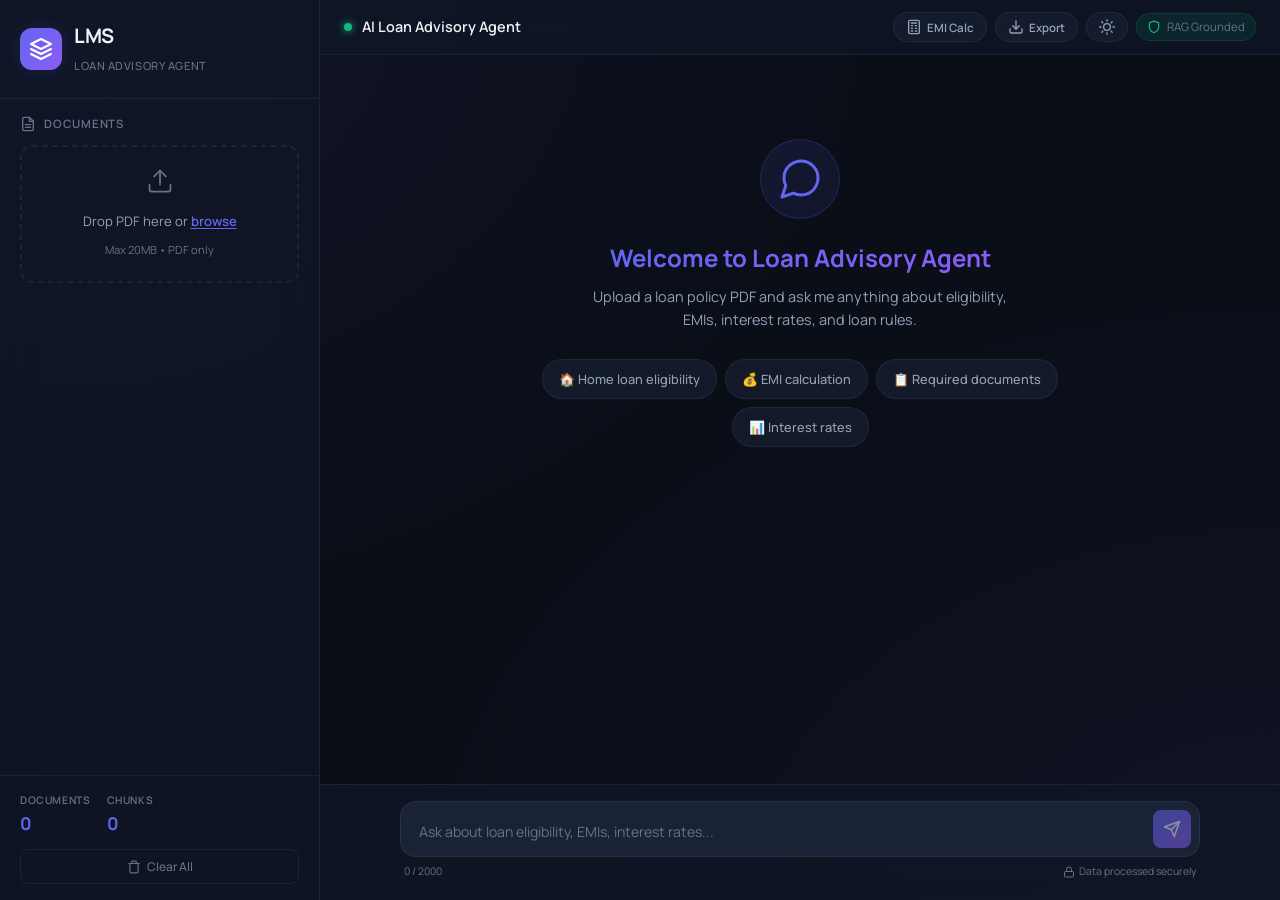
==== client/index.html @ f4d33654 "Fix RAG backend: remove fabricated financial data, template calculations, and simplify intent classi" ====
<!DOCTYPE html>
<html lang="en" data-theme="dark">
<head>
  <meta charset="UTF-8" />
  <meta name="viewport" content="width=device-width, initial-scale=1.0" />
  <meta name="theme-color" content="#000000" />
  <meta name="description" content="AI-powered Loan Advisory Chatbot — Get instant, source-backed answers to your loan questions" />
  <title>LMS — Loan Advisory Agent</title>
  <link rel="preconnect" href="https://fonts.googleapis.com" />
  <link rel="preconnect" href="https://fonts.gstatic.com" crossorigin />
  <link href="https://fonts.googleapis.com/css2?family=Manrope:wght@200;300;400;500;600;700&display=swap" rel="stylesheet" />
  <link rel="stylesheet" href="css/styles.css" />
</head>
<body>
  <div class="app" id="app">
    <aside class="sidebar" id="sidebar">
      <div class="sidebar-header">
        <div class="logo">
          <div class="logo-icon">
            <svg width="24" height="24" viewBox="0 0 24 24" fill="none" stroke="currentColor" stroke-width="2" stroke-linecap="round" stroke-linejoin="round">
              <path d="M12 2L2 7l10 5 10-5-10-5z"/><path d="M2 17l10 5 10-5"/><path d="M2 12l10 5 10-5"/>
            </svg>
          </div>
          <div class="logo-text">
            <h1>LMS</h1>
            <span>Loan Advisory Agent</span>
          </div>
        </div>
      </div>
      <div class="sidebar-section">
        <h3 class="section-title">
          <svg width="16" height="16" viewBox="0 0 24 24" fill="none" stroke="currentColor" stroke-width="2" stroke-linecap="round" stroke-linejoin="round">
            <path d="M14 2H6a2 2 0 0 0-2 2v16a2 2 0 0 0 2 2h12a2 2 0 0 0 2-2V8z"/>
            <polyline points="14 2 14 8 20 8"/><line x1="16" y1="13" x2="8" y2="13"/><line x1="16" y1="17" x2="8" y2="17"/>
          </svg>
          Documents
        </h3>
        <div class="upload-zone" id="uploadZone">
          <input type="file" id="fileInput" accept=".pdf" hidden />
          <div class="upload-content" id="uploadContent">
            <div class="upload-icon">
              <svg width="28" height="28" viewBox="0 0 24 24" fill="none" stroke="currentColor" stroke-width="1.5" stroke-linecap="round" stroke-linejoin="round">
                <path d="M21 15v4a2 2 0 0 1-2 2H5a2 2 0 0 1-2-2v-4"/>
                <polyline points="17 8 12 3 7 8"/><line x1="12" y1="3" x2="12" y2="15"/>
              </svg>
            </div>
            <p>Drop PDF here or <span class="upload-link">browse</span></p>
            <span class="upload-hint">Max 20MB &bull; PDF only</span>
          </div>
          <div class="upload-progress hidden" id="uploadProgress">
            <div class="progress-bar"><div class="progress-fill" id="progressFill"></div></div>
            <span class="progress-text" id="progressText">Processing...</span>
          </div>
        </div>
      </div>
      <div class="sidebar-section">
        <div class="document-list" id="documentList"></div>
      </div>
      <div class="sidebar-footer">
        <div class="stats" id="statsSection">
          <div class="stat-item">
            <span class="stat-label">Documents</span>
            <span class="stat-value" id="statDocuments">0</span>
          </div>
          <div class="stat-item">
            <span class="stat-label">Chunks</span>
            <span class="stat-value" id="statChunks">0</span>
          </div>
        </div>
        <button class="clear-btn" id="clearBtn" title="Clear all documents">
          <svg width="14" height="14" viewBox="0 0 24 24" fill="none" stroke="currentColor" stroke-width="2" stroke-linecap="round" stroke-linejoin="round">
            <polyline points="3 6 5 6 21 6"/>
            <path d="M19 6v14a2 2 0 0 1-2 2H7a2 2 0 0 1-2-2V6m3 0V4a2 2 0 0 1 2-2h4a2 2 0 0 1 2 2v2"/>
          </svg>
          Clear All
        </button>
      </div>
    </aside>

    <button class="sidebar-toggle" id="sidebarToggle">
      <svg width="20" height="20" viewBox="0 0 24 24" fill="none" stroke="currentColor" stroke-width="2" stroke-linecap="round" stroke-linejoin="round">
        <line x1="3" y1="12" x2="21" y2="12"/><line x1="3" y1="6" x2="21" y2="6"/><line x1="3" y1="18" x2="21" y2="18"/>
      </svg>
    </button>

    <main class="chat-area">
      <header class="chat-header">
        <div class="chat-header-info">
          <div class="status-dot"></div>
          <span>AI Loan Advisory Agent</span>
        </div>
        <div class="chat-header-actions">
          <!-- EMI Calculator Button -->
          <button class="header-action-btn" id="emiCalcBtn" title="EMI Calculator">
            <svg width="16" height="16" viewBox="0 0 24 24" fill="none" stroke="currentColor" stroke-width="2" stroke-linecap="round" stroke-linejoin="round">
              <rect x="4" y="2" width="16" height="20" rx="2"/><line x1="8" y1="6" x2="16" y2="6"/><line x1="8" y1="10" x2="10" y2="10"/><line x1="14" y1="10" x2="16" y2="10"/><line x1="8" y1="14" x2="10" y2="14"/><line x1="14" y1="14" x2="16" y2="14"/><line x1="8" y1="18" x2="10" y2="18"/><line x1="14" y1="18" x2="16" y2="18"/>
            </svg>
            <span class="btn-label">EMI Calc</span>
          </button>
          <!-- Export Chat Button -->
          <button class="header-action-btn" id="exportChatBtn" title="Export chat as PDF">
            <svg width="16" height="16" viewBox="0 0 24 24" fill="none" stroke="currentColor" stroke-width="2" stroke-linecap="round" stroke-linejoin="round">
              <path d="M21 15v4a2 2 0 0 1-2 2H5a2 2 0 0 1-2-2v-4"/><polyline points="7 10 12 15 17 10"/><line x1="12" y1="15" x2="12" y2="3"/>
            </svg>
            <span class="btn-label">Export</span>
          </button>
          <!-- Theme Toggle -->
          <button class="header-action-btn" id="themeToggleBtn" title="Toggle theme">
            <svg width="16" height="16" viewBox="0 0 24 24" fill="none" stroke="currentColor" stroke-width="2" stroke-linecap="round" stroke-linejoin="round" class="theme-icon-dark">
              <circle cx="12" cy="12" r="5"/><line x1="12" y1="1" x2="12" y2="3"/><line x1="12" y1="21" x2="12" y2="23"/><line x1="4.22" y1="4.22" x2="5.64" y2="5.64"/><line x1="18.36" y1="18.36" x2="19.78" y2="19.78"/><line x1="1" y1="12" x2="3" y2="12"/><line x1="21" y1="12" x2="23" y2="12"/><line x1="4.22" y1="19.78" x2="5.64" y2="18.36"/><line x1="18.36" y1="5.64" x2="19.78" y2="4.22"/>
            </svg>
            <svg width="16" height="16" viewBox="0 0 24 24" fill="none" stroke="currentColor" stroke-width="2" stroke-linecap="round" stroke-linejoin="round" class="theme-icon-light" style="display:none">
              <path d="M21 12.79A9 9 0 1 1 11.21 3 7 7 0 0 0 21 12.79z"/>
            </svg>
          </button>
          <div class="chat-header-badge">
            <svg width="14" height="14" viewBox="0 0 24 24" fill="none" stroke="currentColor" stroke-width="2" stroke-linecap="round" stroke-linejoin="round">
              <path d="M12 22s8-4 8-10V5l-8-3-8 3v7c0 6 8 10 8 10z"/>
            </svg>
            RAG Grounded
          </div>
        </div>
      </header>

      <div class="messages-container" id="messagesContainer">
        <div class="messages" id="messages">
          <div class="welcome-screen" id="welcomeScreen">
            <div class="welcome-icon">
              <svg width="48" height="48" viewBox="0 0 24 24" fill="none" stroke="currentColor" stroke-width="1.5" stroke-linecap="round" stroke-linejoin="round">
                <path d="M21 11.5a8.38 8.38 0 0 1-.9 3.8 8.5 8.5 0 0 1-7.6 4.7 8.38 8.38 0 0 1-3.8-.9L3 21l1.9-5.7a8.38 8.38 0 0 1-.9-3.8 8.5 8.5 0 0 1 4.7-7.6 8.38 8.38 0 0 1 3.8-.9h.5a8.48 8.48 0 0 1 8 8v.5z"/>
              </svg>
            </div>
            <h2>Welcome to Loan Advisory Agent</h2>
            <p>Upload a loan policy PDF and ask me anything about eligibility, EMIs, interest rates, and loan rules.</p>
            <div class="suggestion-chips">
              <button class="chip" data-question="What are the eligibility criteria for a home loan?">🏠 Home loan eligibility</button>
              <button class="chip" data-question="How is EMI calculated for a personal loan?">💰 EMI calculation</button>
              <button class="chip" data-question="What documents are required for a loan application?">📋 Required documents</button>
              <button class="chip" data-question="What are the interest rates for different loan types?">📊 Interest rates</button>
            </div>
          </div>
        </div>
      </div>

      <div class="chat-input-wrapper">
        <form class="chat-input-form" id="chatForm">
          <div class="input-container">
            <textarea id="chatInput" class="chat-input" placeholder="Ask about loan eligibility, EMIs, interest rates..." rows="1" maxlength="2000"></textarea>
            <button type="submit" class="send-btn" id="sendBtn" disabled>
              <svg width="18" height="18" viewBox="0 0 24 24" fill="none" stroke="currentColor" stroke-width="2" stroke-linecap="round" stroke-linejoin="round">
                <line x1="22" y1="2" x2="11" y2="13"/><polygon points="22 2 15 22 11 13 2 9 22 2"/>
              </svg>
            </button>
          </div>
          <div class="input-footer">
            <span class="char-count" id="charCount">0 / 2000</span>
            <span class="privacy-note">
              <svg width="12" height="12" viewBox="0 0 24 24" fill="none" stroke="currentColor" stroke-width="2" stroke-linecap="round" stroke-linejoin="round">
                <rect x="3" y="11" width="18" height="11" rx="2" ry="2"/><path d="M7 11V7a5 5 0 0 1 10 0v4"/>
              </svg>
              Data processed securely
            </span>
          </div>
        </form>
      </div>
    </main>
  </div>

  <!-- EMI Calculator Modal -->
  <div class="modal-overlay" id="emiModal">
    <div class="modal">
      <div class="modal-header">
        <h3>💰 EMI Calculator</h3>
        <button class="modal-close" id="emiModalClose">&times;</button>
      </div>
      <div class="modal-body">
        <div class="emi-form">
          <div class="form-group">
            <label for="emiPrincipal">Loan Amount (₹)</label>
            <input type="number" id="emiPrincipal" placeholder="e.g. 500000" min="1000" />
          </div>
          <div class="form-group">
            <label for="emiRate">Interest Rate (% p.a.)</label>
            <input type="number" id="emiRate" placeholder="e.g. 8.5" step="0.1" min="0.1" />
          </div>
          <div class="form-group">
            <label for="emiTenure">Tenure (months)</label>
            <input type="number" id="emiTenure" placeholder="e.g. 60" min="1" max="360" />
          </div>
          <button class="emi-calc-submit" id="emiCalcSubmit">Calculate EMI</button>
        </div>
        <div class="emi-result hidden" id="emiResult">
          <div class="emi-result-grid">
            <div class="emi-result-card emi-highlight">
              <span class="emi-label">Monthly EMI</span>
              <span class="emi-value" id="emiValue">₹0</span>
            </div>
            <div class="emi-result-card">
              <span class="emi-label">Total Interest</span>
              <span class="emi-value" id="emiInterest">₹0</span>
            </div>
            <div class="emi-result-card">
              <span class="emi-label">Total Payment</span>
              <span class="emi-value" id="emiTotal">₹0</span>
            </div>
          </div>
          <div class="emi-chart-container">
            <div class="emi-donut" id="emiDonut">
              <div class="emi-donut-center">
                <span class="emi-donut-label">Principal</span>
                <span class="emi-donut-pct" id="emiPrincipalPct">0%</span>
              </div>
            </div>
            <div class="emi-legend">
              <div class="emi-legend-item"><span class="legend-dot principal"></span> Principal</div>
              <div class="emi-legend-item"><span class="legend-dot interest"></span> Interest</div>
            </div>
          </div>
        </div>
      </div>
    </div>
  </div>

  <script src="js/api.js"></script>
  <script src="js/chat.js"></script>
  <script src="js/upload.js"></script>
  <script src="js/app.js"></script>
</body>
</html>
---- client/css/styles.css ----
/* ============================================
   AI Loan Advisory Chatbot — Styles (Enhanced)
   Dark/Light theme, glassmorphism, Manrope font
   ============================================ */

/* ---------- CSS Variables / Design Tokens (Dark Theme - Default) ---------- */
:root,
[data-theme="dark"] {
  --bg-primary: #0a0e17;
  --bg-secondary: #111827;
  --bg-tertiary: #1a2236;
  --bg-card: rgba(26, 34, 54, 0.6);
  --bg-glass: rgba(17, 24, 39, 0.7);

  --text-primary: #f0f4f8;
  --text-secondary: #94a3b8;
  --text-muted: #64748b;

  --accent: #6366f1;
  --accent-hover: #818cf8;
  --accent-glow: rgba(99, 102, 241, 0.25);
  --accent-subtle: rgba(99, 102, 241, 0.1);

  --success: #10b981;
  --success-subtle: rgba(16, 185, 129, 0.1);
  --warning: #f59e0b;
  --warning-subtle: rgba(245, 158, 11, 0.1);
  --danger: #ef4444;
  --danger-subtle: rgba(239, 68, 68, 0.1);

  --border: rgba(148, 163, 184, 0.1);
  --border-active: rgba(99, 102, 241, 0.4);

  --gradient-accent: linear-gradient(135deg, #6366f1, #8b5cf6);
  --gradient-bg: radial-gradient(ellipse at top left, rgba(99, 102, 241, 0.08), transparent 50%),
                 radial-gradient(ellipse at bottom right, rgba(139, 92, 246, 0.06), transparent 50%);

  --sidebar-width: 320px;

  --transition-fast: 150ms ease;
  --transition-base: 250ms ease;
  --transition-slow: 400ms ease;

  --shadow-sm: 0 1px 3px rgba(0, 0, 0, 0.3);
  --shadow-md: 0 4px 12px rgba(0, 0, 0, 0.3);
  --shadow-lg: 0 8px 32px rgba(0, 0, 0, 0.4);
  --shadow-glow: 0 0 20px rgba(99, 102, 241, 0.15);

  --radius-sm: 8px;
  --radius-md: 12px;
  --radius-lg: 16px;
  --radius-xl: 20px;
  --radius-full: 9999px;
}

/* ---------- Light Theme ---------- */
[data-theme="light"] {
  --bg-primary: #f8fafc;
  --bg-secondary: #ffffff;
  --bg-tertiary: #f1f5f9;
  --bg-card: rgba(255, 255, 255, 0.8);
  --bg-glass: rgba(255, 255, 255, 0.85);

  --text-primary: #1e293b;
  --text-secondary: #475569;
  --text-muted: #94a3b8;

  --border: rgba(148, 163, 184, 0.25);
  --border-active: rgba(99, 102, 241, 0.5);

  --gradient-bg: radial-gradient(ellipse at top left, rgba(99, 102, 241, 0.05), transparent 50%),
                 radial-gradient(ellipse at bottom right, rgba(139, 92, 246, 0.04), transparent 50%);

  --shadow-sm: 0 1px 3px rgba(0, 0, 0, 0.08);
  --shadow-md: 0 4px 12px rgba(0, 0, 0, 0.08);
  --shadow-lg: 0 8px 32px rgba(0, 0, 0, 0.1);
  --shadow-glow: 0 0 20px rgba(99, 102, 241, 0.1);
}

/* ---------- Reset & Base ---------- */
*, *::before, *::after { box-sizing: border-box; margin: 0; padding: 0; }
html { font-size: 16px; -webkit-font-smoothing: antialiased; -moz-osx-font-smoothing: grayscale; }
body {
  font-family: "Manrope", -apple-system, BlinkMacSystemFont, "Segoe UI", sans-serif;
  background: var(--bg-primary);
  color: var(--text-primary);
  line-height: 1.6;
  overflow: hidden;
  height: 100vh;
  transition: background var(--transition-base), color var(--transition-base);
}

/* ---------- Scrollbar ---------- */
::-webkit-scrollbar { width: 6px; }
::-webkit-scrollbar-track { background: transparent; }
::-webkit-scrollbar-thumb { background: rgba(148, 163, 184, 0.2); border-radius: var(--radius-full); }
::-webkit-scrollbar-thumb:hover { background: rgba(148, 163, 184, 0.35); }

/* ---------- App Layout ---------- */
.app { display: flex; height: 100vh; background: var(--bg-primary); background-image: var(--gradient-bg); position: relative; transition: background var(--transition-base); }

/* ---------- Sidebar ---------- */
.sidebar {
  width: var(--sidebar-width); min-width: var(--sidebar-width);
  background: var(--bg-glass); backdrop-filter: blur(20px); -webkit-backdrop-filter: blur(20px);
  border-right: 1px solid var(--border); display: flex; flex-direction: column;
  transition: transform var(--transition-base), background var(--transition-base); z-index: 100;
}
.sidebar-header { padding: 20px; border-bottom: 1px solid var(--border); }
.logo { display: flex; align-items: center; gap: 12px; }
.logo-icon { width: 42px; height: 42px; border-radius: var(--radius-md); background: var(--gradient-accent); display: flex; align-items: center; justify-content: center; color: white; box-shadow: var(--shadow-glow); }
.logo-text h1 { font-size: 1.25rem; font-weight: 700; letter-spacing: -0.02em; color: var(--text-primary); }
.logo-text span { font-size: 0.7rem; color: var(--text-muted); font-weight: 500; text-transform: uppercase; letter-spacing: 0.05em; }

/* ---------- Sidebar Sections ---------- */
.sidebar-section { padding: 16px 20px; }
.section-title { display: flex; align-items: center; gap: 8px; font-size: 0.72rem; font-weight: 600; color: var(--text-muted); text-transform: uppercase; letter-spacing: 0.08em; margin-bottom: 12px; }

/* ---------- Upload Zone ---------- */
.upload-zone { border: 2px dashed var(--border); border-radius: var(--radius-md); padding: 20px; text-align: center; cursor: pointer; transition: all var(--transition-base); position: relative; overflow: hidden; }
.upload-zone::before { content: ""; position: absolute; inset: 0; background: var(--gradient-accent); opacity: 0; transition: opacity var(--transition-base); }
.upload-zone:hover { border-color: var(--accent); background: var(--accent-subtle); }
.upload-zone:hover::before { opacity: 0.03; }
.upload-zone.drag-over { border-color: var(--accent); background: var(--accent-subtle); transform: scale(1.02); }
.upload-content { position: relative; z-index: 1; }
.upload-icon { color: var(--text-muted); margin-bottom: 8px; transition: color var(--transition-base); }
.upload-zone:hover .upload-icon { color: var(--accent); }
.upload-content p { font-size: 0.82rem; color: var(--text-secondary); margin-bottom: 4px; }
.upload-link { color: var(--accent); font-weight: 600; text-decoration: underline; text-underline-offset: 2px; }
.upload-hint { font-size: 0.7rem; color: var(--text-muted); }
.upload-progress { position: relative; z-index: 1; }
.progress-bar { width: 100%; height: 4px; background: var(--bg-tertiary); border-radius: var(--radius-full); overflow: hidden; margin-bottom: 8px; }
.progress-fill { height: 100%; background: var(--gradient-accent); border-radius: var(--radius-full); width: 0%; transition: width var(--transition-base); animation: progressPulse 1.5s ease-in-out infinite; }
@keyframes progressPulse { 0%, 100% { opacity: 1; } 50% { opacity: 0.7; } }
.progress-text { font-size: 0.75rem; color: var(--accent); font-weight: 500; }

/* ---------- Document List ---------- */
.document-list { display: flex; flex-direction: column; gap: 8px; max-height: calc(100vh - 480px); overflow-y: auto; }
.document-item { display: flex; align-items: center; gap: 10px; padding: 10px 12px; background: var(--bg-card); border-radius: var(--radius-sm); border: 1px solid var(--border); transition: all var(--transition-fast); animation: slideIn 0.3s ease; }
.document-item:hover { border-color: var(--border-active); background: var(--accent-subtle); }
@keyframes slideIn { from { opacity: 0; transform: translateX(-10px); } to { opacity: 1; transform: translateX(0); } }
.doc-icon { width: 32px; height: 32px; border-radius: var(--radius-sm); background: var(--danger-subtle); display: flex; align-items: center; justify-content: center; flex-shrink: 0; font-size: 0.75rem; font-weight: 700; color: var(--danger); }
.doc-info { flex: 1; min-width: 0; }
.doc-name { font-size: 0.78rem; font-weight: 600; color: var(--text-primary); white-space: nowrap; overflow: hidden; text-overflow: ellipsis; }
.doc-size { font-size: 0.68rem; color: var(--text-muted); }
.no-documents { text-align: center; padding: 16px; font-size: 0.78rem; color: var(--text-muted); }

/* ---------- Sidebar Footer ---------- */
.sidebar-footer { margin-top: auto; padding: 16px 20px; border-top: 1px solid var(--border); }
.stats { display: flex; gap: 16px; margin-bottom: 12px; }
.stat-item { display: flex; flex-direction: column; }
.stat-label { font-size: 0.65rem; color: var(--text-muted); text-transform: uppercase; letter-spacing: 0.06em; font-weight: 600; }
.stat-value { font-size: 1.1rem; font-weight: 700; color: var(--accent); }
.clear-btn { width: 100%; display: flex; align-items: center; justify-content: center; gap: 6px; padding: 8px; font-size: 0.75rem; font-weight: 500; font-family: inherit; color: var(--text-muted); background: transparent; border: 1px solid var(--border); border-radius: var(--radius-sm); cursor: pointer; transition: all var(--transition-fast); }
.clear-btn:hover { color: var(--danger); border-color: var(--danger); background: var(--danger-subtle); }

/* ---------- Sidebar Toggle (Mobile) ---------- */
.sidebar-toggle { display: none; position: fixed; top: 16px; left: 16px; z-index: 200; width: 40px; height: 40px; border-radius: var(--radius-sm); background: var(--bg-glass); backdrop-filter: blur(12px); border: 1px solid var(--border); color: var(--text-primary); cursor: pointer; align-items: center; justify-content: center; transition: all var(--transition-fast); }
.sidebar-toggle:hover { background: var(--bg-tertiary); }

/* ---------- Chat Area ---------- */
.chat-area { flex: 1; display: flex; flex-direction: column; min-width: 0; position: relative; }

/* Chat Header */
.chat-header { display: flex; align-items: center; justify-content: space-between; padding: 12px 24px; border-bottom: 1px solid var(--border); background: var(--bg-glass); backdrop-filter: blur(12px); -webkit-backdrop-filter: blur(12px); transition: background var(--transition-base); }
.chat-header-info { display: flex; align-items: center; gap: 10px; font-weight: 600; font-size: 0.9rem; }
.status-dot { width: 8px; height: 8px; border-radius: 50%; background: var(--success); box-shadow: 0 0 8px var(--success); animation: pulse 2s ease-in-out infinite; }
@keyframes pulse { 0%, 100% { box-shadow: 0 0 4px var(--success); } 50% { box-shadow: 0 0 12px var(--success); } }

.chat-header-actions { display: flex; align-items: center; gap: 8px; }
.header-action-btn { display: flex; align-items: center; gap: 5px; padding: 6px 12px; font-size: 0.72rem; font-weight: 600; font-family: inherit; color: var(--text-secondary); background: var(--bg-card); border: 1px solid var(--border); border-radius: var(--radius-full); cursor: pointer; transition: all var(--transition-fast); white-space: nowrap; }
.header-action-btn:hover { color: var(--accent); border-color: var(--accent); background: var(--accent-subtle); transform: translateY(-1px); box-shadow: var(--shadow-glow); }
.header-action-btn .btn-label { }
.chat-header-badge { display: flex; align-items: center; gap: 6px; font-size: 0.72rem; color: var(--text-muted); padding: 4px 10px; border-radius: var(--radius-full); background: var(--success-subtle); border: 1px solid rgba(16, 185, 129, 0.15); }
.chat-header-badge svg { color: var(--success); }

/* ---------- Messages ---------- */
.messages-container { flex: 1; overflow-y: auto; padding: 24px; }
.messages { max-width: 800px; margin: 0 auto; display: flex; flex-direction: column; gap: 20px; }

/* Welcome Screen */
.welcome-screen { display: flex; flex-direction: column; align-items: center; justify-content: center; text-align: center; padding: 60px 20px; animation: fadeInUp 0.6s ease; }
@keyframes fadeInUp { from { opacity: 0; transform: translateY(20px); } to { opacity: 1; transform: translateY(0); } }
.welcome-icon { width: 80px; height: 80px; border-radius: 50%; background: var(--accent-subtle); display: flex; align-items: center; justify-content: center; color: var(--accent); margin-bottom: 20px; border: 1px solid rgba(99, 102, 241, 0.2); }
.welcome-screen h2 { font-size: 1.5rem; font-weight: 700; margin-bottom: 8px; background: var(--gradient-accent); -webkit-background-clip: text; -webkit-text-fill-color: transparent; background-clip: text; }
.welcome-screen p { color: var(--text-secondary); font-size: 0.9rem; max-width: 420px; margin-bottom: 28px; }

/* Suggestion Chips */
.suggestion-chips { display: flex; flex-wrap: wrap; gap: 8px; justify-content: center; max-width: 520px; }
.chip { padding: 10px 16px; font-size: 0.8rem; font-weight: 500; font-family: inherit; color: var(--text-secondary); background: var(--bg-card); border: 1px solid var(--border); border-radius: var(--radius-full); cursor: pointer; transition: all var(--transition-fast); white-space: nowrap; }
.chip:hover { color: var(--text-primary); border-color: var(--accent); background: var(--accent-subtle); transform: translateY(-2px); box-shadow: var(--shadow-glow); }

/* ---------- Message Bubbles ---------- */
.message { display: flex; gap: 12px; animation: fadeInUp 0.35s ease; }
.message.user { flex-direction: row-reverse; }
.message-avatar { width: 36px; height: 36px; border-radius: var(--radius-sm); display: flex; align-items: center; justify-content: center; flex-shrink: 0; font-size: 0.75rem; font-weight: 700; }
.message.bot .message-avatar { background: var(--gradient-accent); color: white; box-shadow: var(--shadow-glow); }
.message.user .message-avatar { background: var(--bg-tertiary); color: var(--text-secondary); border: 1px solid var(--border); }
.message-content { max-width: 70%; min-width: 100px; }
.message-bubble { padding: 14px 18px; border-radius: var(--radius-lg); font-size: 0.88rem; line-height: 1.65; }
.message.user .message-bubble { background: var(--gradient-accent); color: white; border-bottom-right-radius: 4px; }
.message.bot .message-bubble { background: var(--bg-card); color: var(--text-primary); border: 1px solid var(--border); border-bottom-left-radius: 4px; transition: background var(--transition-base), border-color var(--transition-base); }

/* Bot message content styling */
.message.bot .message-bubble h1, .message.bot .message-bubble h2, .message.bot .message-bubble h3 { margin: 12px 0 6px; font-weight: 700; }
.message.bot .message-bubble h3 { font-size: 0.95rem; }
.message.bot .message-bubble p { margin-bottom: 8px; }
.message.bot .message-bubble ul, .message.bot .message-bubble ol { margin: 6px 0; padding-left: 20px; }
.message.bot .message-bubble li { margin-bottom: 4px; }
.message.bot .message-bubble strong { color: var(--accent-hover); }
.message.bot .message-bubble code { background: var(--bg-tertiary); padding: 2px 6px; border-radius: 4px; font-size: 0.82rem; color: var(--accent-hover); }

/* Custom Page Badges and Section Banners */
.page-badge { display: inline-flex; align-items: center; gap: 8px; background: linear-gradient(90deg, rgba(99, 102, 241, 0.18), rgba(139, 92, 246, 0.08)); border: 1px solid rgba(99, 102, 241, 0.35); padding: 6px 14px; border-radius: var(--radius-sm); margin: 14px 0 8px; font-weight: 700; font-size: 0.82rem; color: #c4b5fd; box-shadow: 0 2px 8px rgba(0, 0, 0, 0.2); }
[data-theme="light"] .page-badge { color: #6366f1; background: linear-gradient(90deg, rgba(99, 102, 241, 0.12), rgba(139, 92, 246, 0.05)); }
.page-badge .badge-dot { width: 8px; height: 8px; border-radius: 50%; background: var(--accent-hover); box-shadow: 0 0 6px var(--accent-hover); }
.section-banner { display: flex; align-items: center; gap: 10px; background: var(--gradient-accent); padding: 10px 16px; border-radius: var(--radius-md); margin: 16px 0 12px; font-weight: 700; font-size: 0.95rem; color: white; box-shadow: var(--shadow-glow); }
.chat-divider { border: none; height: 1px; background: linear-gradient(90deg, transparent, rgba(148, 163, 184, 0.25), transparent); margin: 16px 0; }
.message.bot .message-bubble ul.chat-list { list-style: none; padding-left: 0; margin: 10px 0; display: flex; flex-direction: column; gap: 8px; }
.message.bot .message-bubble ul.chat-list li { position: relative; padding-left: 22px; line-height: 1.55; }
.message.bot .message-bubble ul.chat-list li::before { content: "✦"; position: absolute; left: 4px; top: 1px; color: var(--accent-hover); font-size: 0.8rem; }

/* ---------- Feedback Buttons ---------- */
.feedback-row { display: flex; align-items: center; gap: 6px; margin-top: 8px; }
.feedback-btn { display: flex; align-items: center; justify-content: center; width: 32px; height: 32px; border: 1px solid var(--border); border-radius: var(--radius-sm); background: transparent; color: var(--text-muted); cursor: pointer; font-size: 1rem; transition: all var(--transition-fast); }
.feedback-btn:hover { border-color: var(--accent); color: var(--accent); background: var(--accent-subtle); transform: scale(1.1); }
.feedback-btn.active-up { border-color: var(--success); color: var(--success); background: var(--success-subtle); }
.feedback-btn.active-down { border-color: var(--danger); color: var(--danger); background: var(--danger-subtle); }
.feedback-label { font-size: 0.65rem; color: var(--text-muted); margin-left: 4px; }

/* ---------- Message Meta ---------- */
.message-time { font-size: 0.65rem; color: var(--text-muted); margin-top: 4px; padding: 0 4px; }
.message.user .message-time { text-align: right; }

/* ---------- Sources ---------- */
.sources-section { margin-top: 10px; }
.sources-toggle { display: flex; align-items: center; gap: 6px; font-size: 0.72rem; font-weight: 600; color: var(--accent); background: none; border: none; cursor: pointer; font-family: inherit; padding: 4px 0; transition: opacity var(--transition-fast); }
.sources-toggle:hover { opacity: 0.8; }
.sources-toggle .arrow { transition: transform var(--transition-fast); font-size: 0.6rem; }
.sources-toggle .arrow.open { transform: rotate(180deg); }
.sources-list { display: none; flex-direction: column; gap: 6px; margin-top: 8px; }
.sources-list.visible { display: flex; }
.source-card { padding: 10px 12px; background: var(--bg-tertiary); border-radius: var(--radius-sm); border-left: 3px solid var(--accent); transition: background var(--transition-fast); }
.source-card:hover { background: var(--accent-subtle); }
.source-header { display: flex; align-items: center; justify-content: space-between; margin-bottom: 4px; }
.source-name { font-size: 0.72rem; font-weight: 600; color: var(--text-primary); }
.source-badge { font-size: 0.62rem; font-weight: 600; padding: 2px 6px; border-radius: var(--radius-full); background: var(--accent-subtle); color: var(--accent); }
.source-excerpt { font-size: 0.7rem; color: var(--text-muted); line-height: 1.5; display: -webkit-box; -webkit-line-clamp: 2; -webkit-box-orient: vertical; overflow: hidden; }

/* ---------- Validation Badge ---------- */
.validation-badge { display: inline-flex; align-items: center; gap: 4px; font-size: 0.65rem; font-weight: 600; padding: 3px 8px; border-radius: var(--radius-full); margin-top: 8px; }
.validation-badge.high { background: var(--success-subtle); color: var(--success); }
.validation-badge.medium { background: var(--warning-subtle); color: var(--warning); }
.validation-badge.low { background: var(--danger-subtle); color: var(--danger); }

/* ---------- Skeleton Loading Animation ---------- */
.skeleton-indicator { display: flex; gap: 12px; animation: fadeInUp 0.3s ease; }
.skeleton-bubble { padding: 18px 22px; background: var(--bg-card); border: 1px solid var(--border); border-radius: var(--radius-lg); border-bottom-left-radius: 4px; min-width: 280px; display: flex; flex-direction: column; gap: 10px; }
.skeleton-line { height: 12px; border-radius: 6px; background: linear-gradient(90deg, var(--bg-tertiary) 25%, rgba(99, 102, 241, 0.08) 50%, var(--bg-tertiary) 75%); background-size: 200% 100%; animation: shimmer 1.5s ease-in-out infinite; }
.skeleton-line:nth-child(1) { width: 85%; }
.skeleton-line:nth-child(2) { width: 65%; }
.skeleton-line:nth-child(3) { width: 75%; }
.skeleton-line:nth-child(4) { width: 45%; }
@keyframes shimmer { 0% { background-position: 200% 0; } 100% { background-position: -200% 0; } }

/* ---------- Chat Input ---------- */
.chat-input-wrapper { padding: 16px 24px 20px; border-top: 1px solid var(--border); background: var(--bg-glass); backdrop-filter: blur(12px); transition: background var(--transition-base); }
.chat-input-form { max-width: 800px; margin: 0 auto; }
.input-container { display: flex; align-items: flex-end; gap: 8px; padding: 8px 8px 8px 18px; background: var(--bg-tertiary); border: 1px solid var(--border); border-radius: var(--radius-lg); transition: border-color var(--transition-fast), box-shadow var(--transition-fast), background var(--transition-base); }
.input-container:focus-within { border-color: var(--accent); box-shadow: 0 0 0 3px var(--accent-glow); }
.chat-input { flex: 1; background: none; border: none; outline: none; color: var(--text-primary); font-family: inherit; font-size: 0.88rem; line-height: 1.5; resize: none; max-height: 120px; padding: 6px 0; }
.chat-input::placeholder { color: var(--text-muted); }
.send-btn { width: 38px; height: 38px; border-radius: var(--radius-sm); background: var(--gradient-accent); border: none; color: white; cursor: pointer; display: flex; align-items: center; justify-content: center; flex-shrink: 0; transition: all var(--transition-fast); opacity: 0.5; }
.send-btn:not(:disabled) { opacity: 1; }
.send-btn:not(:disabled):hover { transform: scale(1.05); box-shadow: var(--shadow-glow); }
.send-btn:disabled { cursor: not-allowed; }
.input-footer { display: flex; justify-content: space-between; align-items: center; padding: 6px 4px 0; }
.char-count { font-size: 0.65rem; color: var(--text-muted); }
.privacy-note { display: flex; align-items: center; gap: 4px; font-size: 0.65rem; color: var(--text-muted); }

/* ---------- Toast Notifications ---------- */
.toast-container { position: fixed; top: 20px; right: 20px; z-index: 1000; display: flex; flex-direction: column; gap: 8px; }
.toast { display: flex; align-items: center; gap: 10px; padding: 12px 16px; background: var(--bg-glass); backdrop-filter: blur(16px); border-radius: var(--radius-md); border: 1px solid var(--border); box-shadow: var(--shadow-lg); animation: toastIn 0.3s ease, toastOut 0.3s ease 4.7s forwards; min-width: 280px; max-width: 400px; }
.toast.success { border-left: 3px solid var(--success); }
.toast.error { border-left: 3px solid var(--danger); }
.toast.info { border-left: 3px solid var(--accent); }
.toast-message { font-size: 0.82rem; color: var(--text-primary); line-height: 1.4; }
@keyframes toastIn { from { opacity: 0; transform: translateX(40px); } to { opacity: 1; transform: translateX(0); } }
@keyframes toastOut { from { opacity: 1; transform: translateX(0); } to { opacity: 0; transform: translateX(40px); } }

/* ---------- EMI Calculator Modal ---------- */
.modal-overlay { display: none; position: fixed; inset: 0; background: rgba(0, 0, 0, 0.6); backdrop-filter: blur(6px); z-index: 500; align-items: center; justify-content: center; animation: fadeIn 0.2s ease; }
.modal-overlay.visible { display: flex; }
@keyframes fadeIn { from { opacity: 0; } to { opacity: 1; } }
.modal { background: var(--bg-secondary); border: 1px solid var(--border); border-radius: var(--radius-xl); width: 90%; max-width: 480px; box-shadow: var(--shadow-lg); animation: modalSlideIn 0.3s ease; }
@keyframes modalSlideIn { from { opacity: 0; transform: translateY(20px) scale(0.95); } to { opacity: 1; transform: translateY(0) scale(1); } }
.modal-header { display: flex; align-items: center; justify-content: space-between; padding: 20px 24px 16px; border-bottom: 1px solid var(--border); }
.modal-header h3 { font-size: 1.1rem; font-weight: 700; }
.modal-close { background: none; border: none; color: var(--text-muted); font-size: 1.5rem; cursor: pointer; line-height: 1; padding: 4px; transition: color var(--transition-fast); }
.modal-close:hover { color: var(--text-primary); }
.modal-body { padding: 24px; }
.emi-form { display: flex; flex-direction: column; gap: 16px; }
.form-group { display: flex; flex-direction: column; gap: 6px; }
.form-group label { font-size: 0.78rem; font-weight: 600; color: var(--text-secondary); }
.form-group input { padding: 10px 14px; border: 1px solid var(--border); border-radius: var(--radius-sm); background: var(--bg-tertiary); color: var(--text-primary); font-family: inherit; font-size: 0.88rem; outline: none; transition: border-color var(--transition-fast), box-shadow var(--transition-fast); }
.form-group input:focus { border-color: var(--accent); box-shadow: 0 0 0 3px var(--accent-glow); }
.form-group input::placeholder { color: var(--text-muted); }
.emi-calc-submit { padding: 12px; background: var(--gradient-accent); color: white; border: none; border-radius: var(--radius-sm); font-family: inherit; font-size: 0.88rem; font-weight: 700; cursor: pointer; transition: all var(--transition-fast); margin-top: 4px; }
.emi-calc-submit:hover { transform: translateY(-2px); box-shadow: var(--shadow-glow); }

/* EMI Results */
.emi-result { margin-top: 24px; animation: fadeInUp 0.4s ease; }
.emi-result-grid { display: grid; grid-template-columns: repeat(3, 1fr); gap: 12px; margin-bottom: 20px; }
.emi-result-card { display: flex; flex-direction: column; align-items: center; padding: 14px 8px; background: var(--bg-card); border: 1px solid var(--border); border-radius: var(--radius-md); text-align: center; }
.emi-result-card.emi-highlight { background: var(--accent-subtle); border-color: var(--accent); }
.emi-label { font-size: 0.68rem; font-weight: 600; color: var(--text-muted); text-transform: uppercase; letter-spacing: 0.04em; margin-bottom: 4px; }
.emi-value { font-size: 1.05rem; font-weight: 700; color: var(--text-primary); }
.emi-highlight .emi-value { color: var(--accent); }

/* EMI Donut Chart */
.emi-chart-container { display: flex; align-items: center; justify-content: center; gap: 20px; }
.emi-donut { width: 120px; height: 120px; border-radius: 50%; position: relative; display: flex; align-items: center; justify-content: center; }
.emi-donut-center { position: absolute; display: flex; flex-direction: column; align-items: center; }
.emi-donut-label { font-size: 0.6rem; color: var(--text-muted); text-transform: uppercase; }
.emi-donut-pct { font-size: 1.1rem; font-weight: 700; color: var(--accent); }
.emi-legend { display: flex; flex-direction: column; gap: 8px; }
.emi-legend-item { display: flex; align-items: center; gap: 8px; font-size: 0.78rem; color: var(--text-secondary); }
.legend-dot { width: 10px; height: 10px; border-radius: 50%; }
.legend-dot.principal { background: var(--accent); }
.legend-dot.interest { background: var(--warning); }

/* ---------- Utility Classes ---------- */
.hidden { display: none !important; }

/* ---------- Responsive ---------- */
@media (max-width: 768px) {
  .sidebar { position: fixed; left: 0; top: 0; bottom: 0; transform: translateX(-100%); box-shadow: var(--shadow-lg); }
  .sidebar.open { transform: translateX(0); }
  .sidebar-toggle { display: flex; }
  .chat-header { padding-left: 64px; }
  .chat-header-badge { display: none; }
  .header-action-btn .btn-label { display: none; }
  .message-content { max-width: 85%; }
  .suggestion-chips { flex-direction: column; }
  .chip { text-align: left; white-space: normal; }
  .emi-result-grid { grid-template-columns: 1fr; }
}
@media (max-width: 480px) {
  .messages-container { padding: 16px; }
  .chat-input-wrapper { padding: 12px 16px 16px; }
  .welcome-screen { padding: 40px 16px; }
  .welcome-screen h2 { font-size: 1.25rem; }
}

/* ---------- Overlay (mobile sidebar) ---------- */
.sidebar-overlay { display: none; position: fixed; inset: 0; background: rgba(0, 0, 0, 0.5); z-index: 99; backdrop-filter: blur(4px); }
.sidebar-overlay.visible { display: block; }
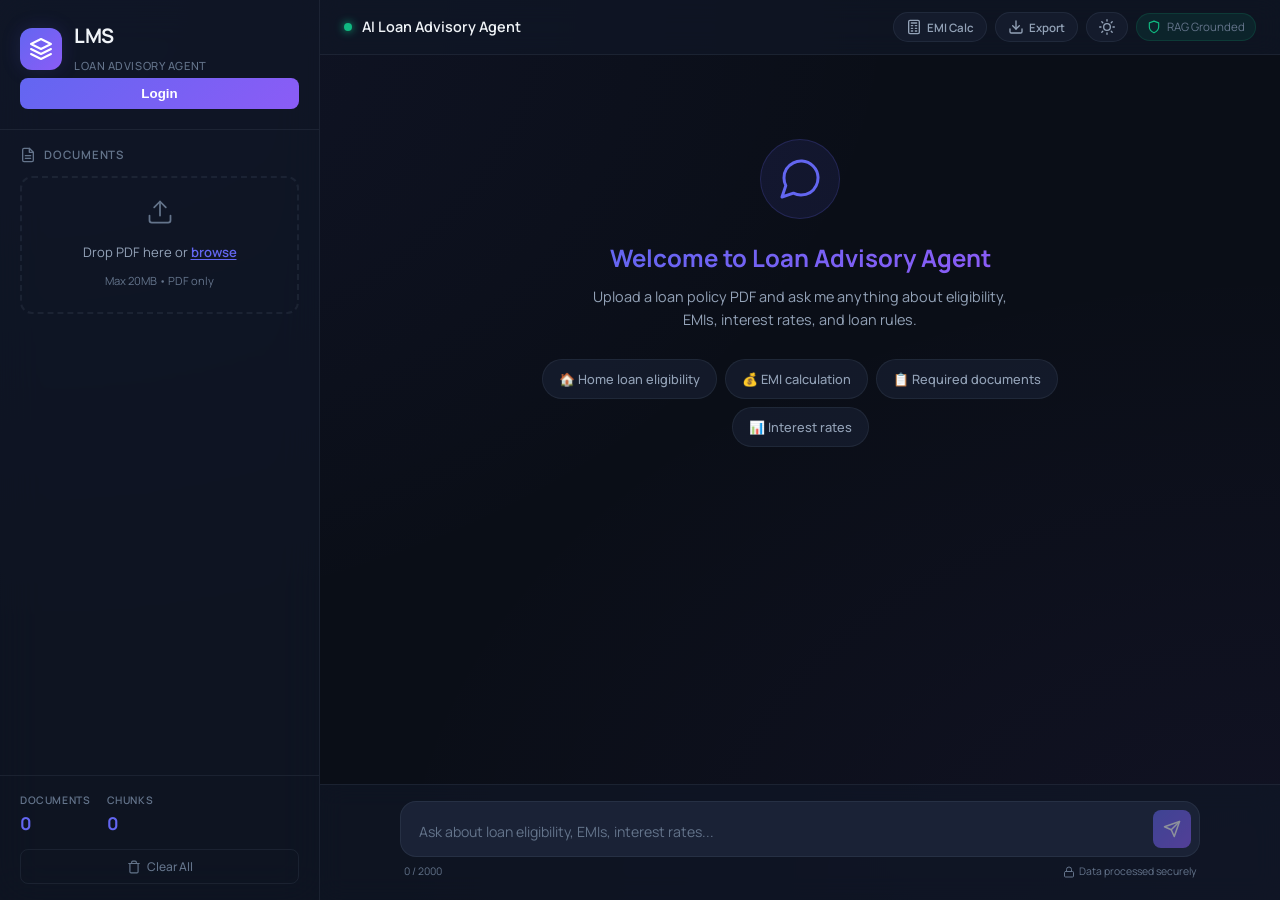
==== commit ce7edd01: "Update AI Loan Advisory Chatbot" ====
--- a/client/index.html
+++ b/client/index.html
@@ -26,6 +26,9 @@
             <span>Loan Advisory Agent</span>
           </div>
         </div>
+        <div class="auth-actions" id="authActions">
+          <button class="auth-btn login-btn" id="openAuthModalBtn">Login</button>
+        </div>
       </div>
       <div class="sidebar-section">
         <h3 class="section-title">
@@ -166,6 +169,33 @@
     </main>
   </div>
 
+  <!-- Auth Modal -->
+  <div class="modal-overlay" id="authModal">
+    <div class="modal auth-modal-content">
+      <div class="modal-header">
+        <h3 id="authModalTitle">🔑 Login</h3>
+        <button class="modal-close" id="authModalClose">&times;</button>
+      </div>
+      <div class="modal-body">
+        <div class="auth-form" id="authForm">
+          <div class="form-group">
+            <label for="authUsername">Username</label>
+            <input type="text" id="authUsername" placeholder="Enter username" autocomplete="username" />
+          </div>
+          <div class="form-group">
+            <label for="authPassword">Password</label>
+            <input type="password" id="authPassword" placeholder="Enter password" autocomplete="current-password" />
+          </div>
+          <div class="auth-error hidden" id="authError">Invalid credentials</div>
+          <button class="auth-submit-btn" id="authSubmitBtn">Login</button>
+          <div class="auth-toggle">
+            <span id="authToggleText">Don't have an account? <a href="#" id="authToggleLink">Sign up</a></span>
+          </div>
+        </div>
+      </div>
+    </div>
+  </div>
+
   <!-- EMI Calculator Modal -->
   <div class="modal-overlay" id="emiModal">
     <div class="modal">
--- a/client/css/styles.css
+++ b/client/css/styles.css
@@ -355,3 +355,21 @@
 /* ---------- Overlay (mobile sidebar) ---------- */
 .sidebar-overlay { display: none; position: fixed; inset: 0; background: rgba(0, 0, 0, 0.5); z-index: 99; backdrop-filter: blur(4px); }
 .sidebar-overlay.visible { display: block; }
+
+/* ---------- Auth Modal & Actions ---------- */
+.auth-actions { margin-top: auto; display: flex; gap: 8px; }
+.auth-btn { width: 100%; padding: 8px 12px; border-radius: var(--radius-sm); border: none; font-weight: 600; cursor: pointer; transition: all var(--transition-fast); }
+.login-btn { background: var(--gradient-accent); color: white; }
+.login-btn:hover { transform: translateY(-2px); box-shadow: var(--shadow-glow); }
+.logout-btn { background: var(--danger-subtle); color: var(--danger); border: 1px solid var(--danger); }
+.logout-btn:hover { background: var(--danger); color: white; }
+
+.auth-form { display: flex; flex-direction: column; gap: 16px; }
+.auth-submit-btn { padding: 12px; background: var(--gradient-accent); color: white; border: none; border-radius: var(--radius-sm); font-weight: 700; cursor: pointer; transition: all var(--transition-fast); margin-top: 8px; }
+.auth-submit-btn:hover { transform: translateY(-2px); box-shadow: var(--shadow-glow); }
+.auth-submit-btn:disabled { opacity: 0.5; cursor: not-allowed; }
+.auth-toggle { text-align: center; font-size: 0.8rem; color: var(--text-muted); margin-top: 8px; }
+.auth-toggle a { color: var(--accent); text-decoration: none; font-weight: 600; }
+.auth-toggle a:hover { text-decoration: underline; }
+.auth-error { color: var(--danger); font-size: 0.8rem; font-weight: 600; text-align: center; background: var(--danger-subtle); padding: 8px; border-radius: var(--radius-sm); }
+
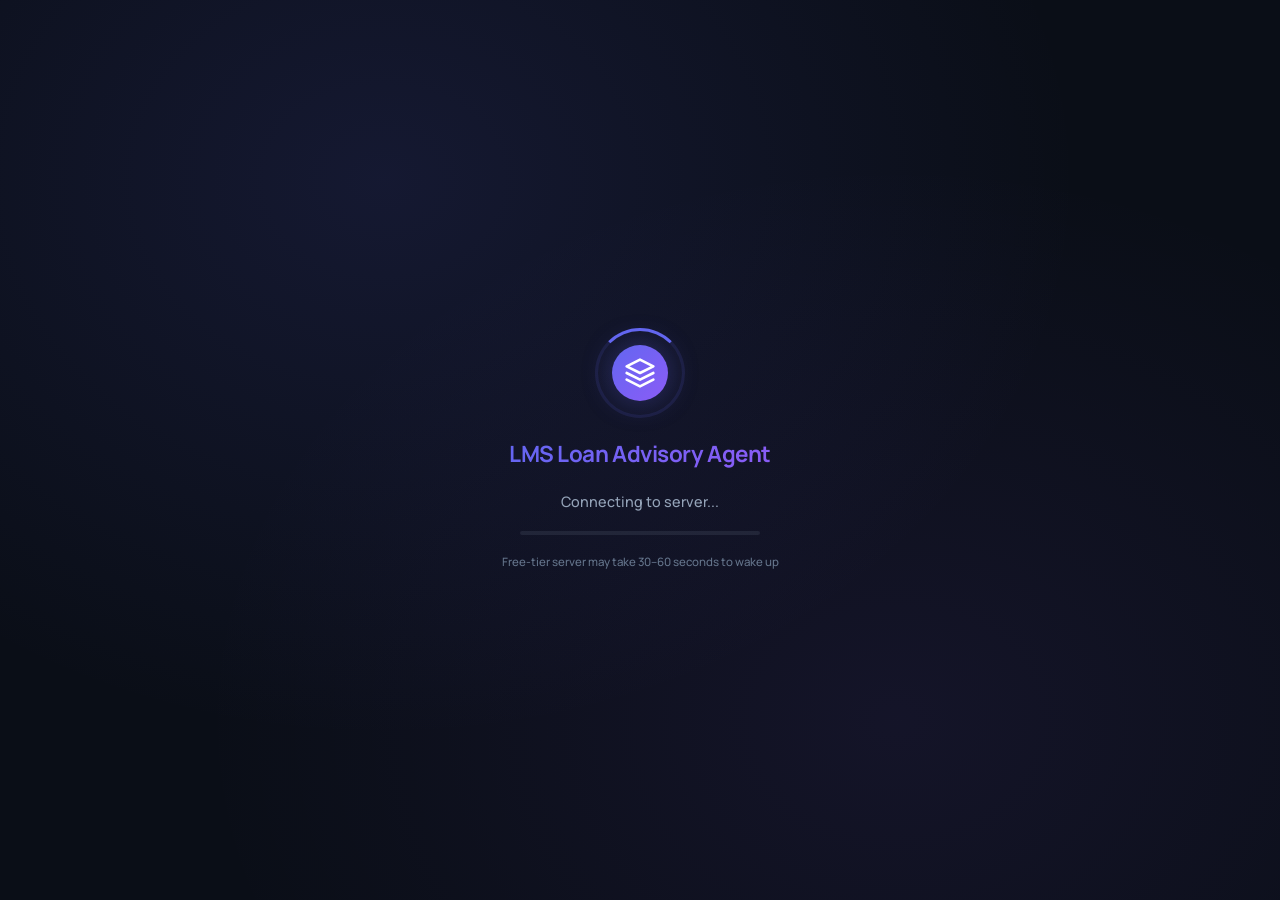
==== commit 1b586f6a: "fix: resolve out-of-scope bug, add server wake-up loading, fix document upload - Fix embeddings alwa" ====
--- a/client/index.html
+++ b/client/index.html
@@ -12,6 +12,26 @@
   <link rel="stylesheet" href="css/styles.css" />
 </head>
 <body>
+  <!-- Server Wake-Up Loading Overlay -->
+  <div class="wakeup-overlay" id="wakeupOverlay">
+    <div class="wakeup-content">
+      <div class="wakeup-logo-ring">
+        <div class="wakeup-spinner"></div>
+        <div class="wakeup-logo-icon">
+          <svg width="32" height="32" viewBox="0 0 24 24" fill="none" stroke="currentColor" stroke-width="2" stroke-linecap="round" stroke-linejoin="round">
+            <path d="M12 2L2 7l10 5 10-5-10-5z"/><path d="M2 17l10 5 10-5"/><path d="M2 12l10 5 10-5"/>
+          </svg>
+        </div>
+      </div>
+      <h2 class="wakeup-title">LMS Loan Advisory Agent</h2>
+      <p class="wakeup-subtitle" id="wakeupStatus">Connecting to server...</p>
+      <div class="wakeup-progress-track">
+        <div class="wakeup-progress-bar" id="wakeupProgressBar"></div>
+      </div>
+      <span class="wakeup-hint">Free-tier server may take 30–60 seconds to wake up</span>
+    </div>
+  </div>
+
   <div class="app" id="app">
     <aside class="sidebar" id="sidebar">
       <div class="sidebar-header">
@@ -39,7 +59,7 @@
           Documents
         </h3>
         <div class="upload-zone" id="uploadZone">
-          <input type="file" id="fileInput" accept=".pdf" hidden />
+          <input type="file" id="fileInput" accept=".pdf,.docx,.xlsx,.html" hidden />
           <div class="upload-content" id="uploadContent">
             <div class="upload-icon">
               <svg width="28" height="28" viewBox="0 0 24 24" fill="none" stroke="currentColor" stroke-width="1.5" stroke-linecap="round" stroke-linejoin="round">
@@ -47,8 +67,8 @@
                 <polyline points="17 8 12 3 7 8"/><line x1="12" y1="3" x2="12" y2="15"/>
               </svg>
             </div>
-            <p>Drop PDF here or <span class="upload-link">browse</span></p>
-            <span class="upload-hint">Max 20MB &bull; PDF only</span>
+            <p>Drop file here or <span class="upload-link">browse</span></p>
+            <span class="upload-hint">Max 20MB &bull; PDF, DOCX, XLSX, HTML</span>
           </div>
           <div class="upload-progress hidden" id="uploadProgress">
             <div class="progress-bar"><div class="progress-fill" id="progressFill"></div></div>
--- a/client/css/styles.css
+++ b/client/css/styles.css
@@ -329,6 +329,105 @@
 .legend-dot.principal { background: var(--accent); }
 .legend-dot.interest { background: var(--warning); }
 
+/* ---------- Streaming Cursor ---------- */
+.streaming-cursor { animation: blink 0.7s infinite; }
+@keyframes blink { 0%, 100% { opacity: 1; } 50% { opacity: 0; } }
+
+/* ---------- Server Wake-Up Overlay ---------- */
+.wakeup-overlay {
+  position: fixed;
+  inset: 0;
+  z-index: 9999;
+  display: flex;
+  align-items: center;
+  justify-content: center;
+  background: var(--bg-primary);
+  background-image:
+    radial-gradient(ellipse at 30% 20%, rgba(99, 102, 241, 0.12), transparent 55%),
+    radial-gradient(ellipse at 70% 80%, rgba(139, 92, 246, 0.08), transparent 55%);
+  transition: opacity 0.5s ease, visibility 0.5s ease;
+}
+.wakeup-overlay.fade-out {
+  opacity: 0;
+  visibility: hidden;
+  pointer-events: none;
+}
+.wakeup-content {
+  display: flex;
+  flex-direction: column;
+  align-items: center;
+  text-align: center;
+  gap: 18px;
+  animation: fadeInUp 0.6s ease;
+}
+.wakeup-logo-ring {
+  position: relative;
+  width: 90px;
+  height: 90px;
+  display: flex;
+  align-items: center;
+  justify-content: center;
+}
+.wakeup-spinner {
+  position: absolute;
+  inset: 0;
+  border-radius: 50%;
+  border: 3px solid rgba(99, 102, 241, 0.12);
+  border-top-color: var(--accent, #6366f1);
+  animation: wakeupSpin 1.1s linear infinite;
+}
+@keyframes wakeupSpin { to { transform: rotate(360deg); } }
+.wakeup-logo-icon {
+  width: 56px;
+  height: 56px;
+  border-radius: 50%;
+  background: var(--gradient-accent, linear-gradient(135deg, #6366f1, #8b5cf6));
+  display: flex;
+  align-items: center;
+  justify-content: center;
+  color: white;
+  box-shadow: 0 0 30px rgba(99, 102, 241, 0.35);
+  animation: wakeupPulse 2s ease-in-out infinite;
+}
+@keyframes wakeupPulse {
+  0%, 100% { box-shadow: 0 0 20px rgba(99, 102, 241, 0.25); }
+  50% { box-shadow: 0 0 40px rgba(99, 102, 241, 0.45); }
+}
+.wakeup-title {
+  font-size: 1.4rem;
+  font-weight: 700;
+  background: var(--gradient-accent, linear-gradient(135deg, #6366f1, #8b5cf6));
+  -webkit-background-clip: text;
+  -webkit-text-fill-color: transparent;
+  background-clip: text;
+  letter-spacing: -0.02em;
+}
+.wakeup-subtitle {
+  font-size: 0.9rem;
+  color: var(--text-secondary, #94a3b8);
+  font-weight: 500;
+  min-height: 1.4em;
+}
+.wakeup-progress-track {
+  width: 240px;
+  height: 4px;
+  background: rgba(148, 163, 184, 0.12);
+  border-radius: 9999px;
+  overflow: hidden;
+}
+.wakeup-progress-bar {
+  height: 100%;
+  width: 0%;
+  background: var(--gradient-accent, linear-gradient(135deg, #6366f1, #8b5cf6));
+  border-radius: 9999px;
+  transition: width 0.6s ease, background 0.3s ease;
+}
+.wakeup-hint {
+  font-size: 0.72rem;
+  color: var(--text-muted, #64748b);
+  font-weight: 500;
+}
+
 /* ---------- Utility Classes ---------- */
 .hidden { display: none !important; }
 
